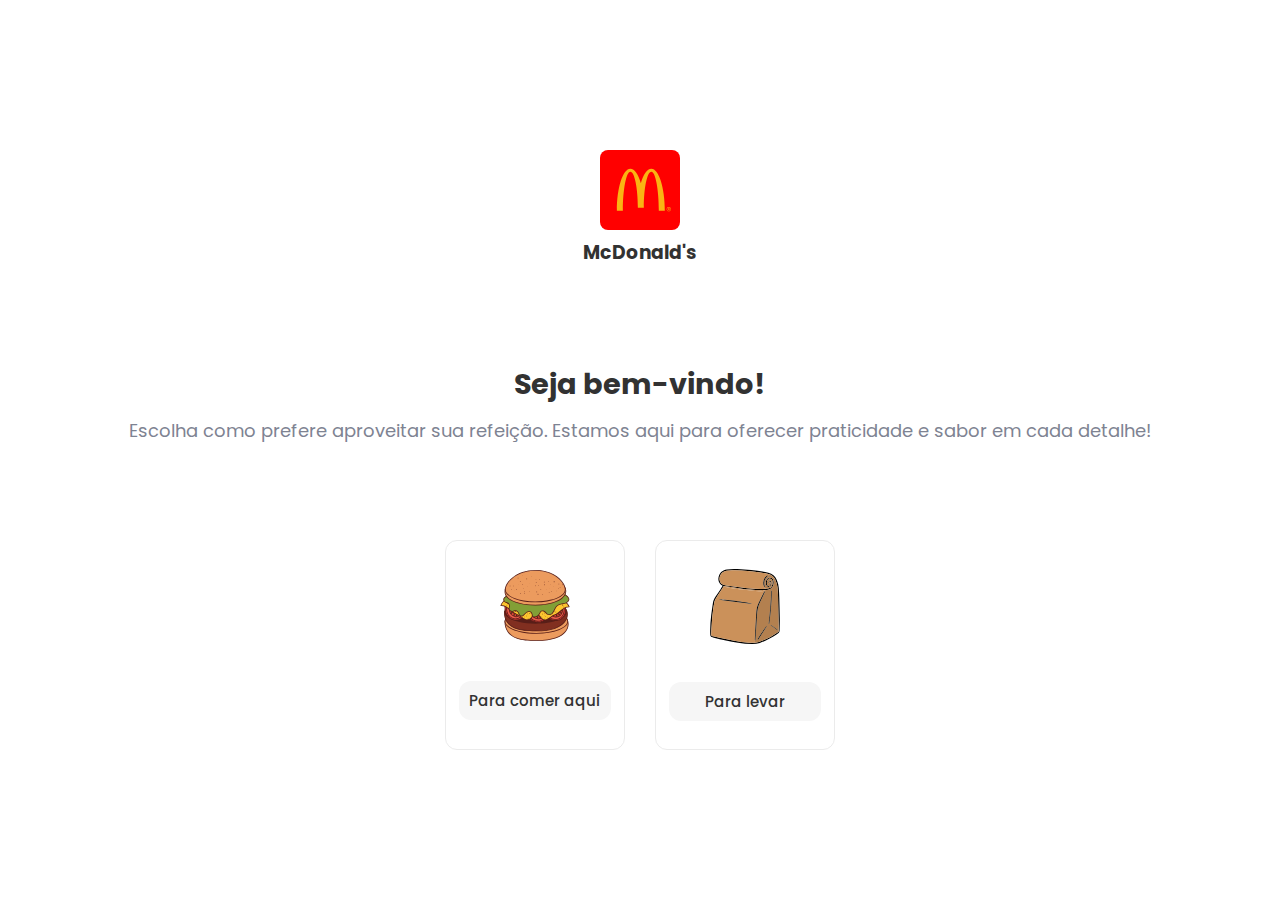
==== index.html @ 07aab9a1 "first commit" ====
<!DOCTYPE html>
<html lang="en">

<head>
    <meta charset="UTF-8">
    <meta name="viewport" content="width=device-width, initial-scale=1.0">
    <title>McDonald's</title>
    <!-- CSS File -->
    <link rel="stylesheet" href="./assets/css/style.css">
    <!-- Bootstrap -->
    <link rel="stylesheet" href="https://cdn.jsdelivr.net/npm/bootstrap-icons@1.11.3/font/bootstrap-icons.min.css">
    <!-- favicon -->
    <link rel="shortcut icon" href="/assets/images/mcdonalds-logo.svg" type="image/x-icon">
</head>

<body>
    <div id="container">
        <div id="logo">
            <img src="./assets/images/mcdonalds-logo-2022.svg" alt="McDonald's logo">
            <h3>McDonald's</h3>
        </div>

        <div id="welcome-text">
            <h2 id="title">Seja bem-vindo!</h2>
            <p>Escolha como prefere aproveitar sua refeição. Estamos aqui para oferecer praticidade e sabor em cada detalhe!</p>
        </div>

        <div id="options">
            <div class="option">
                <img src="./assets/images/burger.svg" alt="imagem hamburguér">
                <a class="option-text" href="./assets/pages/menu.html">Para comer aqui</a>
            </div>

            <div class="option">
                <img src="./assets/images/paper-bag.svg" alt="imagem de uma sacola reciclável">
                <a class="option-text" href="./assets/pages/menu.html">Para levar</a>
            </div>
        </div>
    </div>
</body>

</html>
---- assets/css/style.css ----
/* Font Import */
@import url('https://fonts.googleapis.com/css2?family=Poppins:ital,wght@0,100;0,200;0,300;0,400;0,500;0,600;0,700;0,800;0,900;1,100;1,200;1,300;1,400;1,500;1,600;1,700;1,800;1,900&display=swap');

/* CSS Reset */
* {
  margin: 0;
  padding: 0;
  box-sizing: border-box;
  font-family: "Poppins", serif;
}

#container {
    background-color: #fff;
    color: #323232;
    height: 100vh;
    display: flex;
    flex-direction: column;
    align-items: center;
    justify-content: center;
    gap: 6rem;
    padding: 0 5px;
}

#logo {
    display: flex;
    flex-direction: column;
    align-items: center;
}

#logo img {
    background-color: red;
    width: 80px;
    border-radius: 8px;
    margin-bottom: .5rem;
}

#welcome-text {
    text-align: center;
    padding: 0 .4rem;
}

#title {
    margin-bottom: .7rem;
    color: #323232;
    font-size: 1.8rem;
}

#welcome-text p {
    color: #7E8392;
    font-size: 18px;
}

#options {
    display: flex;
    align-items: center;
    justify-content: center;
    gap: 30px;
}

.option {
    border: 1px solid #ebebeb;
    width: 180px;
    height: 210px;
    border-radius: 12px;
    display: flex;
    flex-direction: column;
    align-items: center;
    justify-content: space-evenly;
    gap: 10px;
}

.option img {
    width: 70px;
}

.option-text {
    background-color: #f6f6f6;
    color: #323232;
    width: 85%;
    border-radius: 12px;
    text-align: center;
    padding: 8px;
    font-size: 15px;
    font-weight: 500;
    text-decoration: none;
    transition: all .3s;
    cursor: pointer;
}

.option-text:hover {
    background-color: rgb(210, 25, 25);
    color: #fff;
}
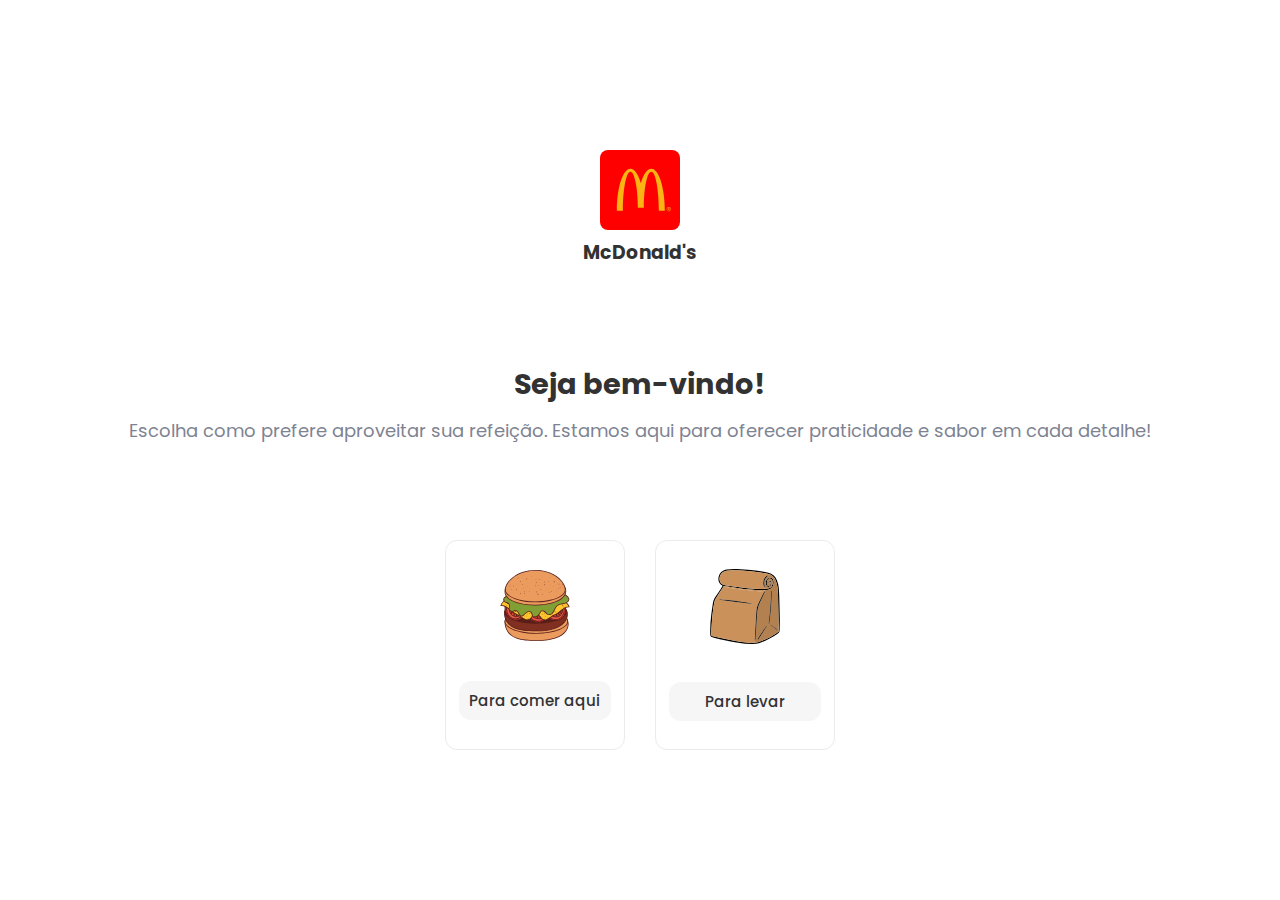
==== commit 17d29933: "Corrigindo caminho do index.html" ====
(no text change in the page or its own stylesheets)
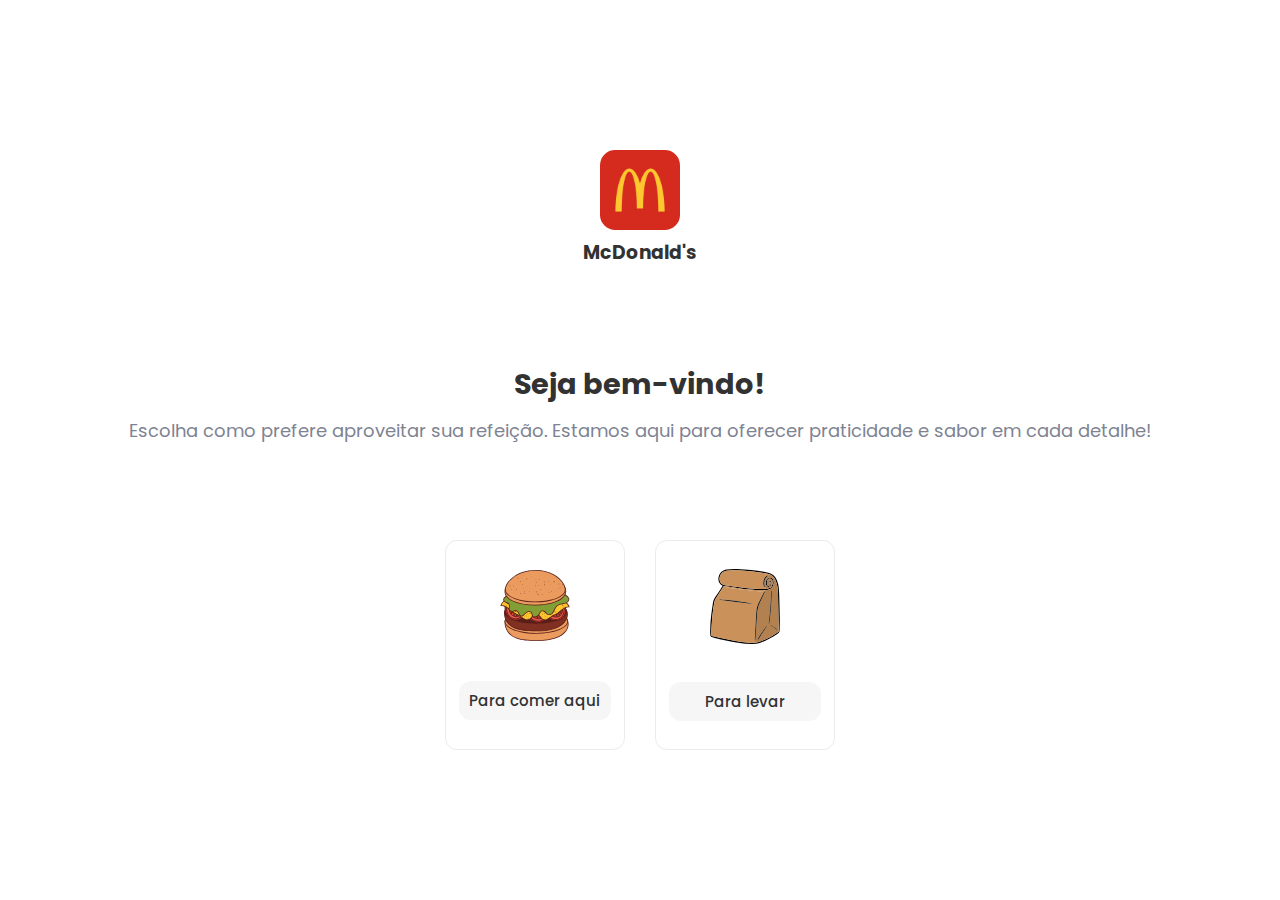
==== commit fec58292: "novos produtos do menu e atualizacao de diretorio de imagens" ====
--- a/index.html
+++ b/index.html
@@ -10,13 +10,13 @@
     <!-- Bootstrap -->
     <link rel="stylesheet" href="https://cdn.jsdelivr.net/npm/bootstrap-icons@1.11.3/font/bootstrap-icons.min.css">
     <!-- favicon -->
-    <link rel="shortcut icon" href="/assets/images/mcdonalds-logo.svg" type="image/x-icon">
+    <link rel="shortcut icon" href="/assets/images/svg/mcdonalds-logo.svg" type="image/x-icon">
 </head>
 
 <body>
     <div id="container">
         <div id="logo">
-            <img src="./assets/images/mcdonalds-logo-2022.svg" alt="McDonald's logo">
+            <img src="./assets/images/svg/mcdonalds-logo.svg" alt="McDonald's logo">
             <h3>McDonald's</h3>
         </div>
 
@@ -27,12 +27,12 @@
 
         <div id="options">
             <div class="option">
-                <img src="./assets/images/burger.svg" alt="imagem hamburguér">
+                <img src="./assets/images/svg/burger.svg" alt="imagem hamburguér">
                 <a class="option-text" href="./assets/pages/menu.html">Para comer aqui</a>
             </div>
 
             <div class="option">
-                <img src="./assets/images/paper-bag.svg" alt="imagem de uma sacola reciclável">
+                <img src="./assets/images/svg/paper-bag.svg" alt="imagem de uma sacola reciclável">
                 <a class="option-text" href="./assets/pages/menu.html">Para levar</a>
             </div>
         </div>
--- a/assets/css/style.css
+++ b/assets/css/style.css
@@ -28,9 +28,7 @@
 }
 
 #logo img {
-    background-color: red;
     width: 80px;
-    border-radius: 8px;
     margin-bottom: .5rem;
 }
 
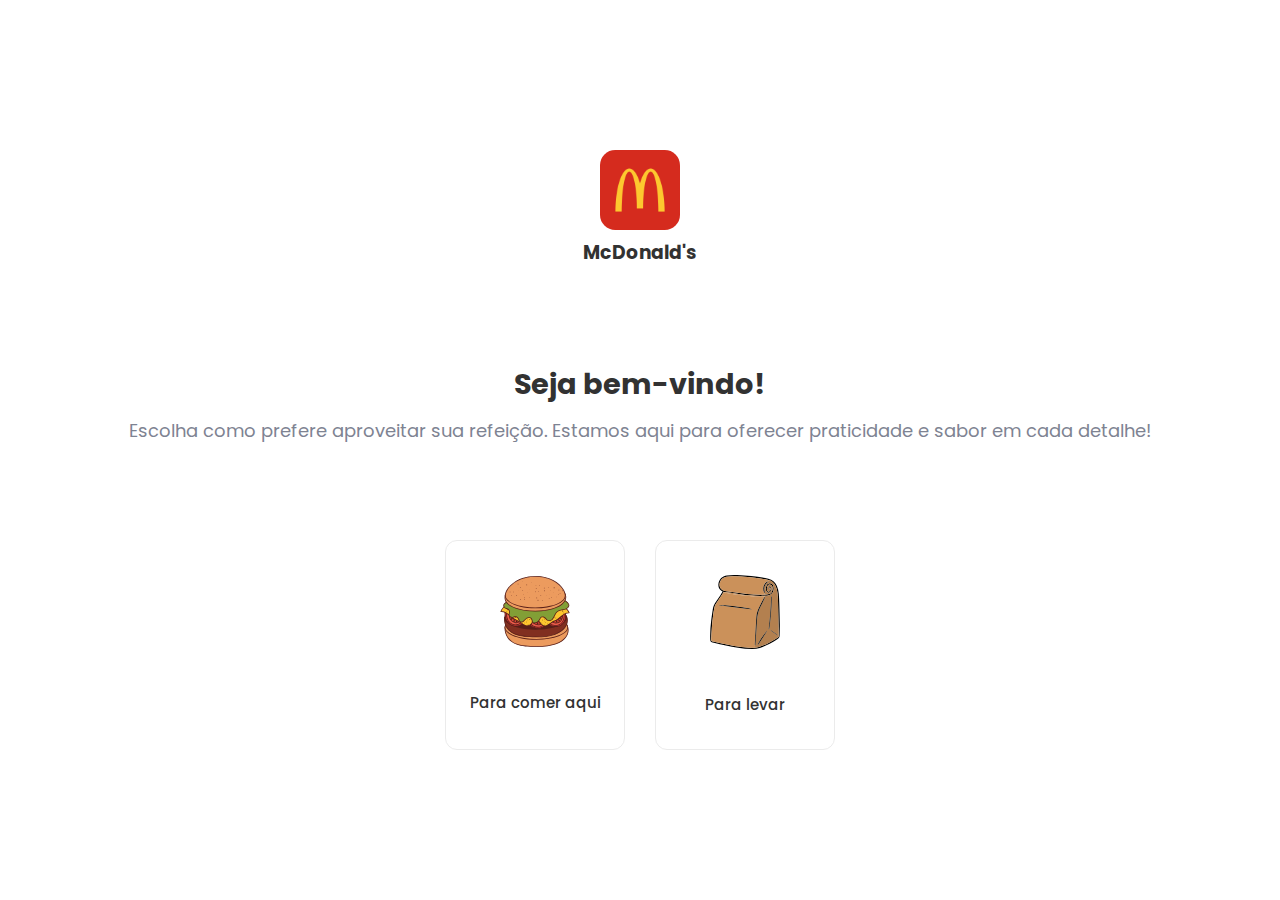
==== commit a1d555bd: "adicao do filtro all e modificacao no botao da pagina inicial" ====
--- a/index.html
+++ b/index.html
@@ -22,19 +22,20 @@
 
         <div id="welcome-text">
             <h2 id="title">Seja bem-vindo!</h2>
-            <p>Escolha como prefere aproveitar sua refeição. Estamos aqui para oferecer praticidade e sabor em cada detalhe!</p>
+            <p>Escolha como prefere aproveitar sua refeição. Estamos aqui para oferecer praticidade e sabor em cada
+                detalhe!</p>
         </div>
 
         <div id="options">
-            <div class="option">
+            <a class="option" href="./assets/pages/menu.html">
                 <img src="./assets/images/svg/burger.svg" alt="imagem hamburguér">
-                <a class="option-text" href="./assets/pages/menu.html">Para comer aqui</a>
-            </div>
+                Para comer aqui
+            </a>
 
-            <div class="option">
+            <a class="option" href="./assets/pages/menu.html">
                 <img src="./assets/images/svg/paper-bag.svg" alt="imagem de uma sacola reciclável">
-                <a class="option-text" href="./assets/pages/menu.html">Para levar</a>
-            </div>
+                Para levar
+            </a>
         </div>
     </div>
 </body>
--- a/assets/css/style.css
+++ b/assets/css/style.css
@@ -65,27 +65,20 @@
     align-items: center;
     justify-content: space-evenly;
     gap: 10px;
+    transition: all .3s;
+    color: #323232;
+    text-align: center;
+    font-size: 15px;
+    font-weight: 500;
+    text-decoration: none;
+    cursor: pointer;
 }
 
 .option img {
     width: 70px;
 }
 
-.option-text {
-    background-color: #f6f6f6;
-    color: #323232;
-    width: 85%;
-    border-radius: 12px;
-    text-align: center;
-    padding: 8px;
-    font-size: 15px;
-    font-weight: 500;
-    text-decoration: none;
-    transition: all .3s;
-    cursor: pointer;
+.option:hover {
+    background-color: rgb(210, 25, 25); /* Cor de fundo no hover do container */
+    color: #fff; /* Texto fica branco ao passar o mouse sobre o container */
 }
-
-.option-text:hover {
-    background-color: rgb(210, 25, 25);
-    color: #fff;
-}